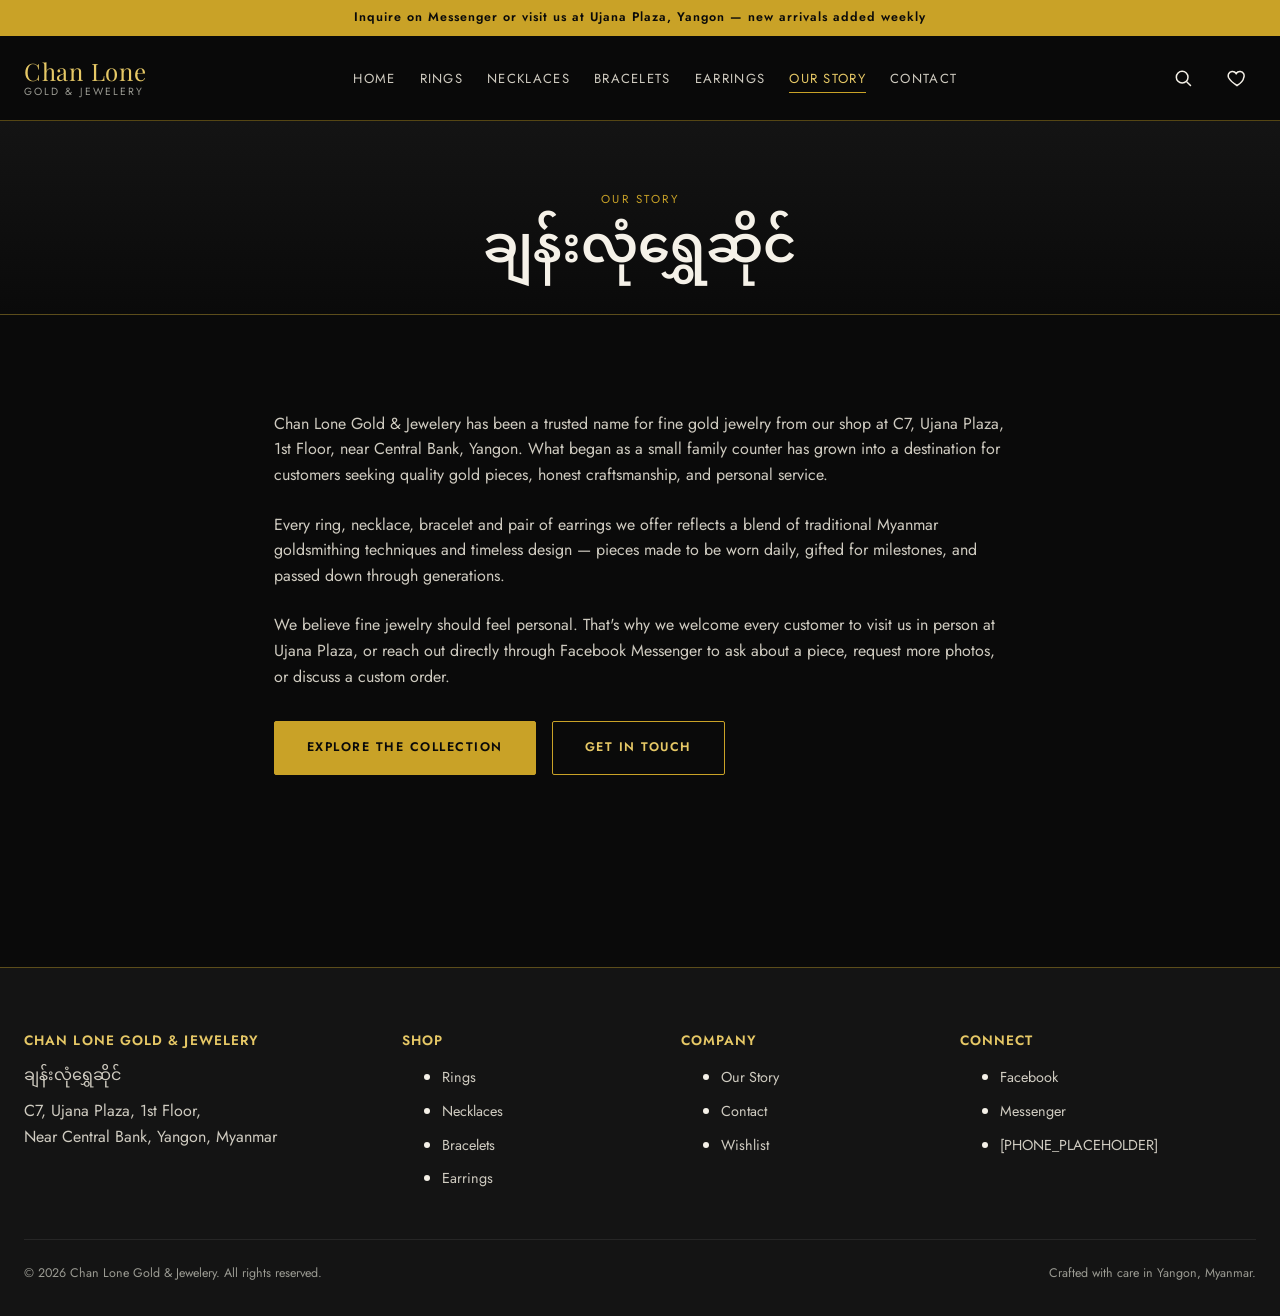
==== about.html @ b2c5f4b7 "Initial website: black & gold jewelry catalog site Static HTML/CSS/JS site for Chan Lone Gold & Jewe" ====
<!DOCTYPE html>
<html lang="en">
<head>
<meta charset="UTF-8" />
<meta name="viewport" content="width=device-width, initial-scale=1.0" />
<title>Our Story — Chan Lone Gold & Jewelery</title>
<meta name="description" content="The story behind Chan Lone Gold & Jewelery, a family jewelry shop in Ujana Plaza, Yangon." />
<link rel="preconnect" href="https://fonts.googleapis.com">
<link rel="preconnect" href="https://fonts.gstatic.com" crossorigin>
<link href="https://fonts.googleapis.com/css2?family=Playfair+Display:wght@500;600;700&family=Jost:wght@400;500;600&family=Noto+Sans+Myanmar:wght@400;500;600&display=swap" rel="stylesheet">
<link rel="stylesheet" href="css/tokens.css">
<link rel="stylesheet" href="css/base.css">
<link rel="stylesheet" href="css/layout.css">
<link rel="stylesheet" href="css/components.css">
</head>
<body data-page="about">

<div class="announce-bar">Inquire on Messenger or visit us at Ujana Plaza, Yangon — new arrivals added weekly</div>

<header class="site-header">
  <div class="container site-header__inner">
    <a href="index.html" class="brand">
      <span class="brand__name">Chan Lone</span>
      <span class="brand__sub">Gold &amp; Jewelery</span>
    </a>
    <nav class="main-nav">
      <ul class="main-nav__list">
        <li><a href="index.html" class="main-nav__link" data-nav="home">Home</a></li>
        <li><a href="shop.html?category=rings" class="main-nav__link" data-nav="rings">Rings</a></li>
        <li><a href="shop.html?category=necklaces" class="main-nav__link" data-nav="necklaces">Necklaces</a></li>
        <li><a href="shop.html?category=bracelets" class="main-nav__link" data-nav="bracelets">Bracelets</a></li>
        <li><a href="shop.html?category=earrings" class="main-nav__link" data-nav="earrings">Earrings</a></li>
        <li><a href="about.html" class="main-nav__link" data-nav="about">Our Story</a></li>
        <li><a href="contact.html" class="main-nav__link" data-nav="contact">Contact</a></li>
      </ul>
    </nav>
    <div class="header-actions">
      <button type="button" class="icon-btn" data-search-toggle aria-label="Search">
        <svg viewBox="0 0 24 24" fill="none" stroke="currentColor" stroke-width="1.8"><circle cx="11" cy="11" r="7"/><path d="M21 21l-4.3-4.3" stroke-linecap="round"/></svg>
      </button>
      <a class="icon-btn" href="wishlist.html" aria-label="Wishlist">
        <svg viewBox="0 0 24 24" fill="none" stroke="currentColor" stroke-width="1.8"><path d="M12 21s-7.5-4.6-10-9.3C.5 8.2 2.4 4.5 6 4.1c2.1-.2 4 .9 5 2.5 1-1.6 2.9-2.7 5-2.5 3.6.4 5.5 4.1 4 7.6C19.5 16.4 12 21 12 21z"/></svg>
        <span class="badge-count" data-wishlist-badge hidden>0</span>
      </a>
      <button type="button" class="nav-toggle" aria-label="Open menu">
        <svg viewBox="0 0 24 24" fill="none" stroke="currentColor" stroke-width="1.8"><path d="M3 6h18M3 12h18M3 18h18" stroke-linecap="round"/></svg>
      </button>
    </div>
  </div>
  <div class="search-flyout" hidden>
    <div class="search-flyout__inner">
      <form role="search" style="display:flex; gap: var(--space-3); flex:1;">
        <input type="search" placeholder="Search rings, necklaces, bracelets..." aria-label="Search products" style="flex:1" />
        <button type="submit" class="btn btn--primary btn--sm">Search</button>
      </form>
    </div>
  </div>
</header>

<div class="mobile-nav" hidden>
  <button type="button" class="icon-btn mobile-nav__close" aria-label="Close menu">
    <svg viewBox="0 0 24 24" fill="none" stroke="currentColor" stroke-width="1.8"><path d="M6 6l12 12M18 6L6 18" stroke-linecap="round"/></svg>
  </button>
  <ul class="mobile-nav__list">
    <li><a href="index.html">Home</a></li>
    <li><a href="shop.html">Shop All</a></li>
    <li><a href="shop.html?category=rings">Rings</a></li>
    <li><a href="shop.html?category=necklaces">Necklaces</a></li>
    <li><a href="shop.html?category=bracelets">Bracelets</a></li>
    <li><a href="shop.html?category=earrings">Earrings</a></li>
    <li><a href="wishlist.html">Wishlist</a></li>
    <li><a href="about.html">Our Story</a></li>
    <li><a href="contact.html">Contact</a></li>
  </ul>
</div>

<main>
  <div class="page-banner">
    <div class="container">
      <span class="eyebrow">Our Story</span>
      <h1 lang="my">ချန်းလုံရွှေဆိုင်</h1>
    </div>
  </div>

  <section class="section">
    <div class="container" style="max-width: 780px;">
      <p style="margin-bottom: var(--space-5);">Chan Lone Gold &amp; Jewelery has been a trusted name for fine gold jewelry from our shop at C7, Ujana Plaza, 1st Floor, near Central Bank, Yangon. What began as a small family counter has grown into a destination for customers seeking quality gold pieces, honest craftsmanship, and personal service.</p>
      <p style="margin-bottom: var(--space-5);">Every ring, necklace, bracelet and pair of earrings we offer reflects a blend of traditional Myanmar goldsmithing techniques and timeless design — pieces made to be worn daily, gifted for milestones, and passed down through generations.</p>
      <p style="margin-bottom: var(--space-5);">We believe fine jewelry should feel personal. That's why we welcome every customer to visit us in person at Ujana Plaza, or reach out directly through Facebook Messenger to ask about a piece, request more photos, or discuss a custom order.</p>
      <div style="margin-top: var(--space-6); display:flex; gap: var(--space-4); flex-wrap: wrap;">
        <a class="btn btn--primary" href="shop.html">Explore the Collection</a>
        <a class="btn btn--outline" href="contact.html">Get in Touch</a>
      </div>
    </div>
  </section>
</main>

<footer class="site-footer">
  <div class="container">
    <div class="footer-grid">
      <div class="footer-col">
        <h4>Chan Lone Gold &amp; Jewelery</h4>
        <p lang="my" style="margin-bottom: var(--space-2);">ချန်းလုံရွှေဆိုင်</p>
        <p>C7, Ujana Plaza, 1st Floor,<br>Near Central Bank, Yangon, Myanmar</p>
      </div>
      <div class="footer-col">
        <h4>Shop</h4>
        <ul>
          <li><a href="shop.html?category=rings">Rings</a></li>
          <li><a href="shop.html?category=necklaces">Necklaces</a></li>
          <li><a href="shop.html?category=bracelets">Bracelets</a></li>
          <li><a href="shop.html?category=earrings">Earrings</a></li>
        </ul>
      </div>
      <div class="footer-col">
        <h4>Company</h4>
        <ul>
          <li><a href="about.html">Our Story</a></li>
          <li><a href="contact.html">Contact</a></li>
          <li><a href="wishlist.html">Wishlist</a></li>
        </ul>
      </div>
      <div class="footer-col">
        <h4>Connect</h4>
        <ul>
          <li><a href="https://www.facebook.com/chanlonjewelry" target="_blank" rel="noopener">Facebook</a></li>
          <li><a href="https://m.me/chanlonjewelry" target="_blank" rel="noopener">Messenger</a></li>
          <li><a href="tel:[PHONE_PLACEHOLDER]">[PHONE_PLACEHOLDER]</a></li>
        </ul>
      </div>
    </div>
    <div class="footer-bottom">
      <span>&copy; <span id="year"></span> Chan Lone Gold &amp; Jewelery. All rights reserved.</span>
      <span>Crafted with care in Yangon, Myanmar.</span>
    </div>
  </div>
</footer>

<script src="js/data/business.js"></script>
<script src="js/data/products.js"></script>
<script src="js/modules/utils.js"></script>
<script src="js/modules/render.js"></script>
<script src="js/modules/wishlist.js"></script>
<script src="js/modules/quickview.js"></script>
<script src="js/partials.js"></script>
</body>
</html>
---- css/tokens.css ----
/* Chan Lone Gold & Jewelery — design tokens (single source of truth) */
:root {
  /* Colors */
  --color-black: #0a0a0a;
  --color-black-soft: #141414;
  --color-black-elevated: #1c1c1a;
  --color-gold: #c9a227;
  --color-gold-light: #e6c866;
  --color-gold-muted: #8a7025;
  --color-gold-dim: rgba(201, 162, 39, 0.35);
  --color-ivory: #f5f1e8;
  --color-white: #ffffff;
  --color-gray: #9a9a92;
  --color-gray-light: #cfcbc0;
  --color-error: #c0392b;

  /* Fonts */
  --font-display: 'Playfair Display', Georgia, 'Times New Roman', serif;
  --font-body: 'Jost', 'Segoe UI', Arial, sans-serif;

  /* Spacing scale */
  --space-1: 4px;
  --space-2: 8px;
  --space-3: 12px;
  --space-4: 16px;
  --space-5: 24px;
  --space-6: 32px;
  --space-7: 48px;
  --space-8: 64px;
  --space-9: 96px;

  /* Radius */
  --radius-sm: 2px;
  --radius-md: 4px;

  /* Layout */
  --container-max: 1280px;
  --header-height: 84px;

  /* Effects */
  --transition-fast: 150ms ease;
  --transition-med: 300ms ease;
  --shadow-card: 0 4px 24px rgba(0, 0, 0, 0.45);
  --shadow-modal: 0 20px 70px rgba(0, 0, 0, 0.7);
  --border-hairline: 1px solid rgba(201, 162, 39, 0.4);
}
---- css/base.css ----
/* Reset + base typography */
*, *::before, *::after { box-sizing: border-box; }
html, body, h1, h2, h3, h4, p, figure, blockquote, dl, dd, ul, ol { margin: 0; }
ul[class], ol[class] { list-style: none; padding: 0; }
img, picture, svg { display: block; max-width: 100%; }
input, button, textarea, select { font: inherit; color: inherit; }
a { color: inherit; text-decoration: none; }
button { cursor: pointer; background: none; border: none; }

html {
  scroll-behavior: smooth;
}

body {
  background: var(--color-black);
  color: var(--color-ivory);
  font-family: var(--font-body);
  font-size: 16px;
  line-height: 1.6;
  -webkit-font-smoothing: antialiased;
  min-height: 100vh;
}

h1, h2, h3, h4 {
  font-family: var(--font-display);
  font-weight: 600;
  line-height: 1.2;
  color: var(--color-ivory);
}

h1 { font-size: clamp(2rem, 4vw, 3.25rem); }
h2 { font-size: clamp(1.5rem, 2.6vw, 2.25rem); }
h3 { font-size: 1.35rem; }
h4 { font-size: 1.05rem; }

p { color: var(--color-gray-light); }

[lang="my"] {
  font-family: 'Noto Sans Myanmar', var(--font-body);
}

.eyebrow {
  display: inline-block;
  font-family: var(--font-body);
  font-size: 0.72rem;
  letter-spacing: 0.22em;
  text-transform: uppercase;
  color: var(--color-gold);
  margin-bottom: var(--space-3);
}

::selection {
  background: var(--color-gold);
  color: var(--color-black);
}

::placeholder {
  color: var(--color-gray);
}

:focus-visible {
  outline: 1px solid var(--color-gold);
  outline-offset: 2px;
}

.visually-hidden {
  position: absolute;
  width: 1px; height: 1px;
  padding: 0; margin: -1px;
  overflow: hidden;
  clip: rect(0,0,0,0);
  white-space: nowrap;
  border: 0;
}
---- css/layout.css ----
/* Structural layout: header, footer, containers, grids, sections */

.container {
  width: 100%;
  max-width: var(--container-max);
  margin: 0 auto;
  padding: 0 var(--space-5);
}

/* ---- Announcement bar ---- */
.announce-bar {
  background: var(--color-gold);
  color: var(--color-black);
  text-align: center;
  font-size: 0.78rem;
  letter-spacing: 0.08em;
  padding: var(--space-2) var(--space-4);
  font-weight: 600;
}

/* ---- Header ---- */
.site-header {
  position: sticky;
  top: 0;
  z-index: 40;
  background: rgba(10, 10, 10, 0.92);
  backdrop-filter: blur(8px);
  border-bottom: var(--border-hairline);
}

.site-header__inner {
  display: flex;
  align-items: center;
  justify-content: space-between;
  gap: var(--space-5);
  min-height: var(--header-height);
}

.brand {
  display: flex;
  flex-direction: column;
  line-height: 1.1;
}

.brand__name {
  font-family: var(--font-display);
  font-size: 1.5rem;
  letter-spacing: 0.03em;
  color: var(--color-gold-light);
}

.brand__sub {
  font-size: 0.65rem;
  letter-spacing: 0.2em;
  text-transform: uppercase;
  color: var(--color-gray);
  margin-top: 2px;
}

.main-nav {
  display: flex;
  align-items: center;
  gap: var(--space-6);
}

.main-nav__list {
  display: flex;
  gap: var(--space-5);
}

.main-nav__link {
  font-size: 0.82rem;
  letter-spacing: 0.1em;
  text-transform: uppercase;
  color: var(--color-gray-light);
  padding-bottom: 4px;
  border-bottom: 1px solid transparent;
  transition: color var(--transition-fast), border-color var(--transition-fast);
}

.main-nav__link:hover,
.main-nav__link.is-active {
  color: var(--color-gold-light);
  border-bottom-color: var(--color-gold);
}

.header-actions {
  display: flex;
  align-items: center;
  gap: var(--space-4);
}

.icon-btn {
  position: relative;
  display: inline-flex;
  align-items: center;
  justify-content: center;
  width: 38px;
  height: 38px;
  color: var(--color-ivory);
  border: 1px solid transparent;
  border-radius: var(--radius-sm);
  transition: color var(--transition-fast), border-color var(--transition-fast);
}

.icon-btn:hover {
  color: var(--color-gold-light);
  border-color: var(--color-gold-dim);
}

.icon-btn svg { width: 20px; height: 20px; }

.badge-count {
  position: absolute;
  top: -4px;
  right: -4px;
  min-width: 16px;
  height: 16px;
  padding: 0 3px;
  border-radius: 999px;
  background: var(--color-gold);
  color: var(--color-black);
  font-size: 0.62rem;
  font-weight: 700;
  display: flex;
  align-items: center;
  justify-content: center;
}

.badge-count[hidden] { display: none; }

.nav-toggle {
  display: none;
  width: 38px;
  height: 38px;
  align-items: center;
  justify-content: center;
  color: var(--color-ivory);
}

/* ---- Search flyout ---- */
.search-flyout {
  position: absolute;
  top: 100%;
  left: 0;
  right: 0;
  background: var(--color-black-soft);
  border-bottom: var(--border-hairline);
  padding: var(--space-5);
}

.search-flyout[hidden] { display: none; }

.search-flyout__inner {
  max-width: var(--container-max);
  margin: 0 auto;
  display: flex;
  gap: var(--space-3);
  padding: 0 var(--space-5);
}

/* ---- Footer ---- */
.site-footer {
  border-top: var(--border-hairline);
  background: var(--color-black-soft);
  margin-top: var(--space-9);
  padding: var(--space-8) 0 var(--space-6);
}

.footer-grid {
  display: grid;
  grid-template-columns: 1.4fr 1fr 1fr 1.2fr;
  gap: var(--space-6);
}

.footer-col h4 {
  color: var(--color-gold-light);
  font-size: 0.85rem;
  letter-spacing: 0.08em;
  text-transform: uppercase;
  margin-bottom: var(--space-4);
  font-family: var(--font-body);
  font-weight: 600;
}

.footer-col ul { display: flex; flex-direction: column; gap: var(--space-2); }
.footer-col a { color: var(--color-gray-light); font-size: 0.9rem; transition: color var(--transition-fast); }
.footer-col a:hover { color: var(--color-gold-light); }

.footer-bottom {
  margin-top: var(--space-7);
  padding-top: var(--space-5);
  border-top: 1px solid rgba(255,255,255,0.08);
  display: flex;
  justify-content: space-between;
  align-items: center;
  font-size: 0.78rem;
  color: var(--color-gray);
  flex-wrap: wrap;
  gap: var(--space-3);
}

/* ---- Sections ---- */
.section { padding: var(--space-9) 0; }
.section--tight { padding: var(--space-7) 0; }
.section-head {
  display: flex;
  align-items: flex-end;
  justify-content: space-between;
  margin-bottom: var(--space-6);
  gap: var(--space-4);
  flex-wrap: wrap;
}

/* ---- Hero ---- */
.hero {
  position: relative;
  min-height: 78vh;
  display: flex;
  align-items: center;
  background:
    radial-gradient(ellipse at 30% 20%, rgba(201,162,39,0.16), transparent 55%),
    linear-gradient(180deg, var(--color-black) 0%, var(--color-black-soft) 100%);
  border-bottom: var(--border-hairline);
  overflow: hidden;
}

.hero::after {
  content: "";
  position: absolute;
  inset: 0;
  background-image:
    linear-gradient(rgba(201,162,39,0.06) 1px, transparent 1px),
    linear-gradient(90deg, rgba(201,162,39,0.06) 1px, transparent 1px);
  background-size: 64px 64px;
  mask-image: radial-gradient(ellipse at center, black, transparent 75%);
  pointer-events: none;
}

.hero__content {
  position: relative;
  z-index: 1;
  max-width: 640px;
}

.hero__actions {
  display: flex;
  gap: var(--space-4);
  margin-top: var(--space-6);
  flex-wrap: wrap;
}

/* ---- Category tiles (home) ---- */
.category-grid {
  display: grid;
  grid-template-columns: repeat(4, 1fr);
  gap: var(--space-5);
}

.category-tile {
  position: relative;
  aspect-ratio: 3 / 4;
  border: var(--border-hairline);
  border-radius: var(--radius-md);
  overflow: hidden;
  display: flex;
  align-items: flex-end;
  background: linear-gradient(160deg, var(--color-black-elevated), var(--color-black));
  transition: border-color var(--transition-fast), transform var(--transition-fast);
}

.category-tile:hover { border-color: var(--color-gold); transform: translateY(-4px); }

.category-tile__icon {
  position: absolute;
  inset: 0;
  display: flex;
  align-items: center;
  justify-content: center;
  opacity: 0.5;
}

.category-tile__icon svg { width: 40%; height: 40%; color: var(--color-gold); }

.category-tile__label {
  position: relative;
  z-index: 1;
  width: 100%;
  padding: var(--space-4);
  background: linear-gradient(0deg, rgba(0,0,0,0.85), transparent);
  font-family: var(--font-display);
  font-size: 1.1rem;
  letter-spacing: 0.02em;
}

/* ---- Product grid ---- */
.product-grid {
  display: grid;
  grid-template-columns: repeat(4, 1fr);
  gap: var(--space-5);
}

/* ---- Shop layout ---- */
.shop-layout {
  display: grid;
  grid-template-columns: 260px 1fr;
  gap: var(--space-7);
  align-items: start;
}

/* ---- Page banner ---- */
.page-banner {
  padding: var(--space-8) 0 var(--space-6);
  border-bottom: var(--border-hairline);
  background: linear-gradient(180deg, var(--color-black-soft), var(--color-black));
  text-align: center;
}

/* ---- Responsive ---- */
@media (max-width: 1024px) {
  .footer-grid { grid-template-columns: 1fr 1fr; }
  .category-grid { grid-template-columns: repeat(2, 1fr); }
  .product-grid { grid-template-columns: repeat(3, 1fr); }
  .shop-layout { grid-template-columns: 1fr; }
}

@media (max-width: 780px) {
  .main-nav__list { display: none; }
  .nav-toggle { display: inline-flex; }
  .product-grid { grid-template-columns: repeat(2, 1fr); }
  .footer-grid { grid-template-columns: 1fr 1fr; }
  .container { padding: 0 var(--space-4); }
  .search-flyout__inner { padding: 0 var(--space-4); }
}

@media (max-width: 480px) {
  .category-grid { grid-template-columns: 1fr 1fr; }
  .product-grid { grid-template-columns: 1fr 1fr; }
  .footer-grid { grid-template-columns: 1fr; }
  .footer-bottom { flex-direction: column; align-items: flex-start; }
}
---- css/components.css ----
/* Reusable UI components */

/* ---- Buttons ---- */
.btn {
  display: inline-flex;
  align-items: center;
  justify-content: center;
  gap: var(--space-2);
  padding: var(--space-4) var(--space-6);
  font-size: 0.78rem;
  letter-spacing: 0.12em;
  text-transform: uppercase;
  font-weight: 600;
  border-radius: var(--radius-sm);
  border: 1px solid var(--color-gold);
  transition: background var(--transition-fast), color var(--transition-fast), transform var(--transition-fast);
  white-space: nowrap;
}

.btn:hover { transform: translateY(-1px); }

.btn--primary { background: var(--color-gold); color: var(--color-black); }
.btn--primary:hover { background: var(--color-gold-light); }

.btn--outline { background: transparent; color: var(--color-gold-light); }
.btn--outline:hover { background: var(--color-gold); color: var(--color-black); }

.btn--ghost { border-color: transparent; color: var(--color-ivory); padding: var(--space-3) var(--space-4); }
.btn--ghost:hover { color: var(--color-gold-light); }

.btn--block { width: 100%; }
.btn--sm { padding: var(--space-3) var(--space-4); font-size: 0.7rem; }

.btn[disabled] { opacity: 0.4; pointer-events: none; }

/* ---- Product card ---- */
.product-card {
  position: relative;
  display: flex;
  flex-direction: column;
  background: var(--color-black-soft);
  border: 1px solid rgba(201,162,39,0.18);
  border-radius: var(--radius-md);
  overflow: hidden;
  transition: border-color var(--transition-fast), box-shadow var(--transition-fast), transform var(--transition-fast);
}

.product-card:hover {
  border-color: var(--color-gold);
  box-shadow: var(--shadow-card);
  transform: translateY(-3px);
}

.product-card__media-wrap {
  position: relative;
  aspect-ratio: 1 / 1;
  overflow: hidden;
  cursor: pointer;
}

.product-card__media-wrap img {
  width: 100%; height: 100%; object-fit: cover;
}

.product-card__badges {
  position: absolute;
  top: var(--space-3);
  left: var(--space-3);
  display: flex;
  gap: var(--space-2);
  z-index: 2;
}

.badge {
  font-size: 0.62rem;
  letter-spacing: 0.08em;
  text-transform: uppercase;
  padding: 3px 8px;
  border-radius: 999px;
  font-weight: 700;
}

.badge--new { background: var(--color-gold); color: var(--color-black); }
.badge--material { background: rgba(10,10,10,0.75); color: var(--color-gold-light); border: 1px solid var(--color-gold-dim); }

.wishlist-btn {
  position: absolute;
  top: var(--space-3);
  right: var(--space-3);
  z-index: 2;
  width: 34px;
  height: 34px;
  display: flex;
  align-items: center;
  justify-content: center;
  background: rgba(10,10,10,0.6);
  border: 1px solid rgba(201,162,39,0.4);
  border-radius: 50%;
  color: var(--color-ivory);
  transition: color var(--transition-fast), border-color var(--transition-fast), transform var(--transition-fast);
}

.wishlist-btn svg { width: 17px; height: 17px; }
.wishlist-btn:hover { border-color: var(--color-gold); transform: scale(1.08); }
.wishlist-btn.is-active { color: var(--color-gold); }
.wishlist-btn.is-active svg { fill: var(--color-gold); }

.quickview-trigger {
  position: absolute;
  left: 0; right: 0; bottom: 0;
  padding: var(--space-3);
  text-align: center;
  font-size: 0.68rem;
  letter-spacing: 0.14em;
  text-transform: uppercase;
  background: rgba(10,10,10,0.82);
  color: var(--color-gold-light);
  border-top: 1px solid var(--color-gold-dim);
  transform: translateY(100%);
  transition: transform var(--transition-fast);
}

.product-card__media-wrap:hover .quickview-trigger { transform: translateY(0); }

.product-card__body {
  padding: var(--space-4);
  display: flex;
  flex-direction: column;
  gap: var(--space-1);
  flex: 1;
}

.product-card__category {
  font-size: 0.65rem;
  letter-spacing: 0.12em;
  text-transform: uppercase;
  color: var(--color-gray);
}

.product-card__name {
  font-family: var(--font-display);
  font-size: 1rem;
  color: var(--color-ivory);
}

.product-card__price {
  margin-top: var(--space-2);
  color: var(--color-gold-light);
  font-weight: 600;
  font-size: 0.95rem;
}

/* ---- Placeholder media (used until real photos are added) ---- */
.placeholder-media {
  position: relative;
  width: 100%; height: 100%;
  display: flex;
  flex-direction: column;
  align-items: center;
  justify-content: center;
  gap: var(--space-2);
  background: radial-gradient(circle at 30% 20%, rgba(201,162,39,0.18), transparent 60%), linear-gradient(155deg, #1c1c1a, #0a0a0a);
}

.placeholder-media svg { width: 34%; height: 34%; color: var(--color-gold-muted); opacity: 0.85; }
.placeholder-media__caption {
  font-size: 0.62rem;
  letter-spacing: 0.1em;
  text-transform: uppercase;
  color: var(--color-gold-muted);
}

.placeholder-media--lg svg { width: 26%; height: 26%; }

/* ---- Filter sidebar ---- */
.filter-block { padding-bottom: var(--space-6); margin-bottom: var(--space-6); border-bottom: 1px solid rgba(255,255,255,0.08); }
.filter-block:last-child { border-bottom: none; }
.filter-block h4 { font-size: 0.78rem; letter-spacing: 0.1em; text-transform: uppercase; color: var(--color-gold-light); margin-bottom: var(--space-4); }

.filter-option {
  display: flex;
  align-items: center;
  gap: var(--space-3);
  padding: var(--space-2) 0;
  font-size: 0.9rem;
  color: var(--color-gray-light);
  cursor: pointer;
}

.filter-option input[type="checkbox"] {
  width: 16px; height: 16px;
  accent-color: var(--color-gold);
}

.price-range {
  display: flex;
  align-items: center;
  gap: var(--space-3);
}

.price-range input[type="number"] {
  width: 100%;
  background: var(--color-black-elevated);
  border: 1px solid rgba(201,162,39,0.3);
  border-radius: var(--radius-sm);
  padding: var(--space-2) var(--space-3);
  color: var(--color-ivory);
}

select, input[type="text"], input[type="search"], input[type="tel"], input[type="email"], textarea {
  background: var(--color-black-elevated);
  border: 1px solid rgba(201,162,39,0.3);
  border-radius: var(--radius-sm);
  padding: var(--space-3) var(--space-4);
  color: var(--color-ivory);
  width: 100%;
}

select:focus, input:focus, textarea:focus { border-color: var(--color-gold); }

.sort-bar {
  display: flex;
  align-items: center;
  justify-content: space-between;
  gap: var(--space-4);
  margin-bottom: var(--space-5);
  flex-wrap: wrap;
}

.result-count { color: var(--color-gray); font-size: 0.85rem; }

.sort-select-wrap { display: flex; align-items: center; gap: var(--space-2); }
.sort-select-wrap select { width: auto; min-width: 180px; }

.empty-state {
  text-align: center;
  padding: var(--space-9) var(--space-5);
  color: var(--color-gray);
}
.empty-state h3 { color: var(--color-gold-light); margin-bottom: var(--space-3); }

/* ---- Modal (quick view) ---- */
.modal-overlay {
  position: fixed; inset: 0;
  background: rgba(0,0,0,0.75);
  display: flex;
  align-items: center;
  justify-content: center;
  padding: var(--space-5);
  z-index: 100;
}

.modal-overlay[hidden] { display: none; }

.modal {
  background: var(--color-black-soft);
  border: var(--border-hairline);
  border-radius: var(--radius-md);
  max-width: 920px;
  width: 100%;
  max-height: 88vh;
  overflow-y: auto;
  box-shadow: var(--shadow-modal);
  position: relative;
}

.modal__close {
  position: absolute;
  top: var(--space-4);
  right: var(--space-4);
  z-index: 5;
  width: 36px; height: 36px;
  display: flex; align-items: center; justify-content: center;
  color: var(--color-ivory);
  border: 1px solid rgba(201,162,39,0.4);
  border-radius: 50%;
  background: rgba(10,10,10,0.6);
}
.modal__close:hover { color: var(--color-gold-light); border-color: var(--color-gold); }

.product-detail {
  display: grid;
  grid-template-columns: 1fr 1fr;
}

.product-detail__gallery { aspect-ratio: 1/1; }
.product-detail__thumbs { display: flex; gap: var(--space-2); padding: var(--space-3); }
.product-detail__thumbs .placeholder-media { aspect-ratio: 1/1; }

.product-detail__info { padding: var(--space-6); display: flex; flex-direction: column; }
.product-detail__price { font-size: 1.4rem; color: var(--color-gold-light); font-weight: 600; margin: var(--space-3) 0 var(--space-5); }
.product-detail__desc { margin-bottom: var(--space-5); }
.product-detail__meta { display: flex; gap: var(--space-3); margin-bottom: var(--space-5); flex-wrap: wrap; }
.product-detail__actions { display: flex; gap: var(--space-3); margin-top: auto; flex-wrap: wrap; }

@media (max-width: 720px) {
  .product-detail { grid-template-columns: 1fr; }
}

/* ---- Breadcrumb ---- */
.breadcrumb { font-size: 0.8rem; color: var(--color-gray); margin-bottom: var(--space-5); }
.breadcrumb a:hover { color: var(--color-gold-light); }

/* ---- Contact / info cards ---- */
.info-card {
  border: var(--border-hairline);
  border-radius: var(--radius-md);
  padding: var(--space-6);
  background: var(--color-black-soft);
}

.contact-grid { display: grid; grid-template-columns: 1fr 1fr; gap: var(--space-7); }
@media (max-width: 780px) { .contact-grid { grid-template-columns: 1fr; } }

.map-embed { border: var(--border-hairline); border-radius: var(--radius-md); overflow: hidden; aspect-ratio: 16/10; }
.map-embed iframe { width: 100%; height: 100%; border: 0; filter: grayscale(0.4) invert(0.92) contrast(0.9); }

/* ---- Mobile nav drawer ---- */
.mobile-nav {
  position: fixed; inset: 0;
  background: var(--color-black);
  z-index: 90;
  padding: var(--space-6);
  display: flex;
  flex-direction: column;
  gap: var(--space-5);
}
.mobile-nav[hidden] { display: none; }
.mobile-nav__list { display: flex; flex-direction: column; gap: var(--space-4); }
.mobile-nav__list a { font-family: var(--font-display); font-size: 1.4rem; }
.mobile-nav__close { align-self: flex-end; width: 38px; height: 38px; }
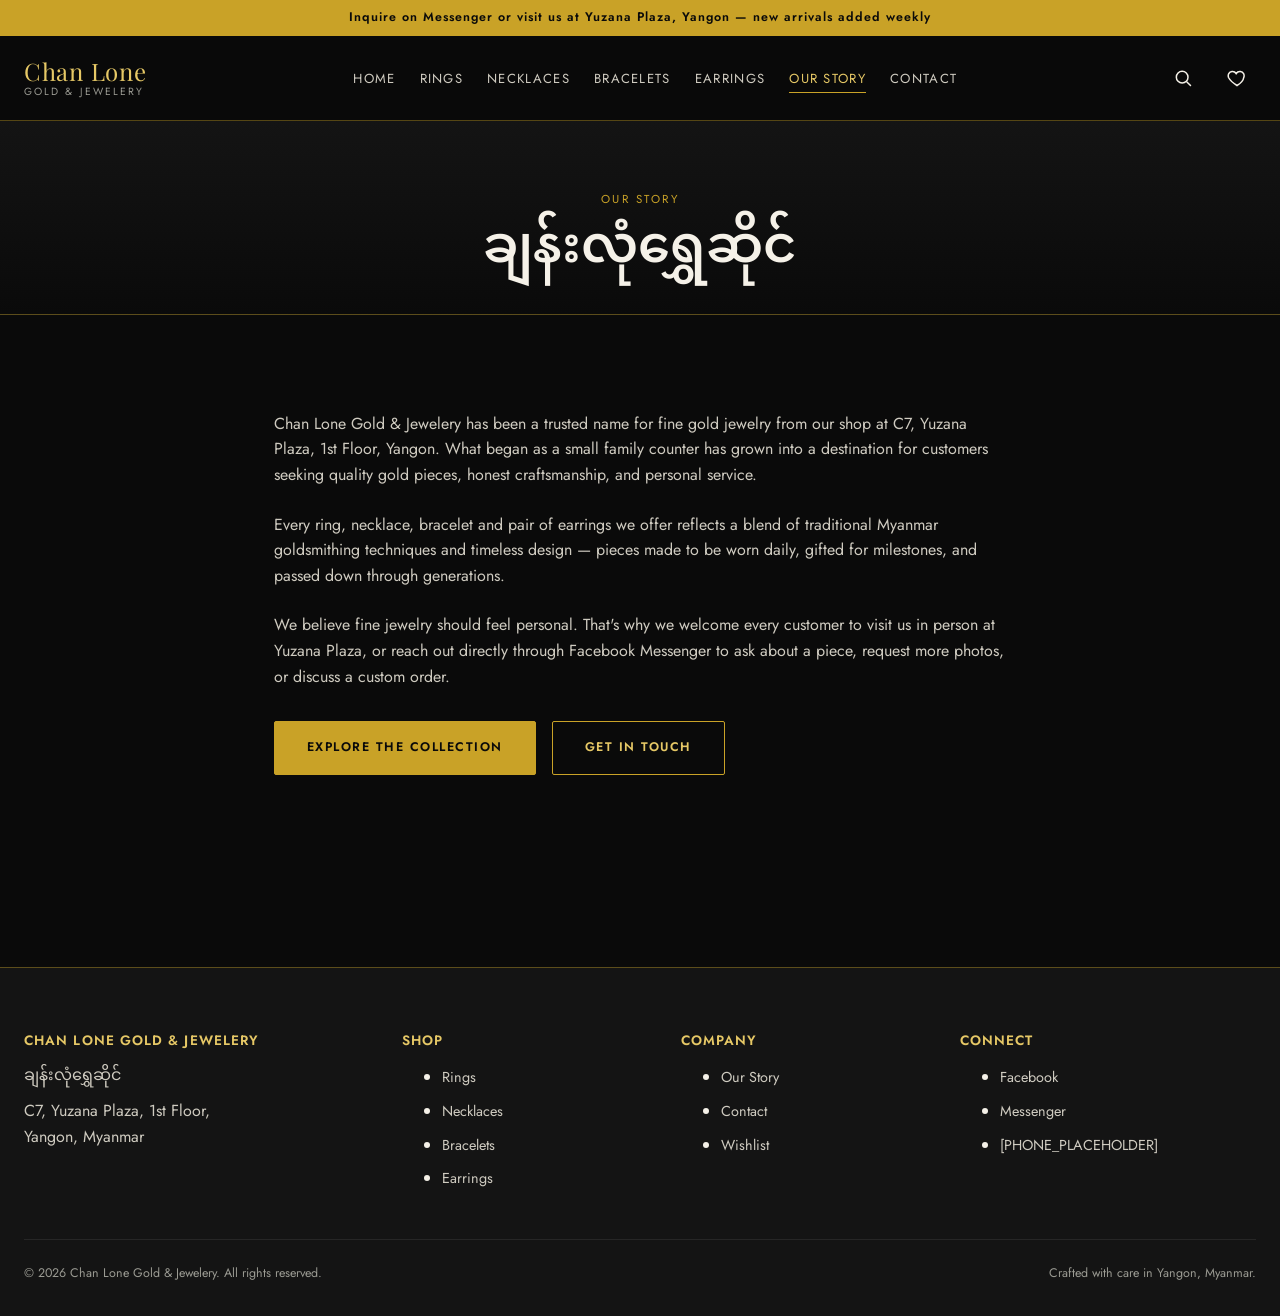
==== commit f16cb96b: "Add Firebase-backed admin panel, remove prices, add Burmese names - Product data now lives in Fireba" ====
--- a/about.html
+++ b/about.html
@@ -4,7 +4,7 @@
 <meta charset="UTF-8" />
 <meta name="viewport" content="width=device-width, initial-scale=1.0" />
 <title>Our Story — Chan Lone Gold & Jewelery</title>
-<meta name="description" content="The story behind Chan Lone Gold & Jewelery, a family jewelry shop in Ujana Plaza, Yangon." />
+<meta name="description" content="The story behind Chan Lone Gold & Jewelery, a family jewelry shop in Yuzana Plaza, Yangon." />
 <link rel="preconnect" href="https://fonts.googleapis.com">
 <link rel="preconnect" href="https://fonts.gstatic.com" crossorigin>
 <link href="https://fonts.googleapis.com/css2?family=Playfair+Display:wght@500;600;700&family=Jost:wght@400;500;600&family=Noto+Sans+Myanmar:wght@400;500;600&display=swap" rel="stylesheet">
@@ -15,7 +15,7 @@
 </head>
 <body data-page="about">
 
-<div class="announce-bar">Inquire on Messenger or visit us at Ujana Plaza, Yangon — new arrivals added weekly</div>
+<div class="announce-bar">Inquire on Messenger or visit us at Yuzana Plaza, Yangon — new arrivals added weekly</div>
 
 <header class="site-header">
   <div class="container site-header__inner">
@@ -84,9 +84,9 @@
 
   <section class="section">
     <div class="container" style="max-width: 780px;">
-      <p style="margin-bottom: var(--space-5);">Chan Lone Gold &amp; Jewelery has been a trusted name for fine gold jewelry from our shop at C7, Ujana Plaza, 1st Floor, near Central Bank, Yangon. What began as a small family counter has grown into a destination for customers seeking quality gold pieces, honest craftsmanship, and personal service.</p>
+      <p style="margin-bottom: var(--space-5);">Chan Lone Gold &amp; Jewelery has been a trusted name for fine gold jewelry from our shop at C7, Yuzana Plaza, 1st Floor, Yangon. What began as a small family counter has grown into a destination for customers seeking quality gold pieces, honest craftsmanship, and personal service.</p>
       <p style="margin-bottom: var(--space-5);">Every ring, necklace, bracelet and pair of earrings we offer reflects a blend of traditional Myanmar goldsmithing techniques and timeless design — pieces made to be worn daily, gifted for milestones, and passed down through generations.</p>
-      <p style="margin-bottom: var(--space-5);">We believe fine jewelry should feel personal. That's why we welcome every customer to visit us in person at Ujana Plaza, or reach out directly through Facebook Messenger to ask about a piece, request more photos, or discuss a custom order.</p>
+      <p style="margin-bottom: var(--space-5);">We believe fine jewelry should feel personal. That's why we welcome every customer to visit us in person at Yuzana Plaza, or reach out directly through Facebook Messenger to ask about a piece, request more photos, or discuss a custom order.</p>
       <div style="margin-top: var(--space-6); display:flex; gap: var(--space-4); flex-wrap: wrap;">
         <a class="btn btn--primary" href="shop.html">Explore the Collection</a>
         <a class="btn btn--outline" href="contact.html">Get in Touch</a>
@@ -101,7 +101,7 @@
       <div class="footer-col">
         <h4>Chan Lone Gold &amp; Jewelery</h4>
         <p lang="my" style="margin-bottom: var(--space-2);">ချန်းလုံရွှေဆိုင်</p>
-        <p>C7, Ujana Plaza, 1st Floor,<br>Near Central Bank, Yangon, Myanmar</p>
+        <p>C7, Yuzana Plaza, 1st Floor,<br>Yangon, Myanmar</p>
       </div>
       <div class="footer-col">
         <h4>Shop</h4>
@@ -137,7 +137,7 @@
 </footer>
 
 <script src="js/data/business.js"></script>
-<script src="js/data/products.js"></script>
+<script src="js/data/taxonomy.js"></script>
 <script src="js/modules/utils.js"></script>
 <script src="js/modules/render.js"></script>
 <script src="js/modules/wishlist.js"></script>
--- a/css/components.css
+++ b/css/components.css
@@ -143,11 +143,10 @@
   color: var(--color-ivory);
 }
 
-.product-card__price {
-  margin-top: var(--space-2);
-  color: var(--color-gold-light);
-  font-weight: 600;
-  font-size: 0.95rem;
+.product-card__name-burmese {
+  margin-top: var(--space-1);
+  color: var(--color-gray-light);
+  font-size: 0.85rem;
 }
 
 /* ---- Placeholder media (used until real photos are added) ---- */
@@ -192,20 +191,6 @@
   accent-color: var(--color-gold);
 }
 
-.price-range {
-  display: flex;
-  align-items: center;
-  gap: var(--space-3);
-}
-
-.price-range input[type="number"] {
-  width: 100%;
-  background: var(--color-black-elevated);
-  border: 1px solid rgba(201,162,39,0.3);
-  border-radius: var(--radius-sm);
-  padding: var(--space-2) var(--space-3);
-  color: var(--color-ivory);
-}
 
 select, input[type="text"], input[type="search"], input[type="tel"], input[type="email"], textarea {
   background: var(--color-black-elevated);
@@ -288,8 +273,8 @@
 .product-detail__thumbs .placeholder-media { aspect-ratio: 1/1; }
 
 .product-detail__info { padding: var(--space-6); display: flex; flex-direction: column; }
-.product-detail__price { font-size: 1.4rem; color: var(--color-gold-light); font-weight: 600; margin: var(--space-3) 0 var(--space-5); }
-.product-detail__desc { margin-bottom: var(--space-5); }
+.product-detail__name-burmese { color: var(--color-gray-light); font-size: 1rem; margin: var(--space-2) 0 var(--space-4); }
+.product-detail__desc { margin-bottom: var(--space-5); margin-top: var(--space-5); }
 .product-detail__meta { display: flex; gap: var(--space-3); margin-bottom: var(--space-5); flex-wrap: wrap; }
 .product-detail__actions { display: flex; gap: var(--space-3); margin-top: auto; flex-wrap: wrap; }
 
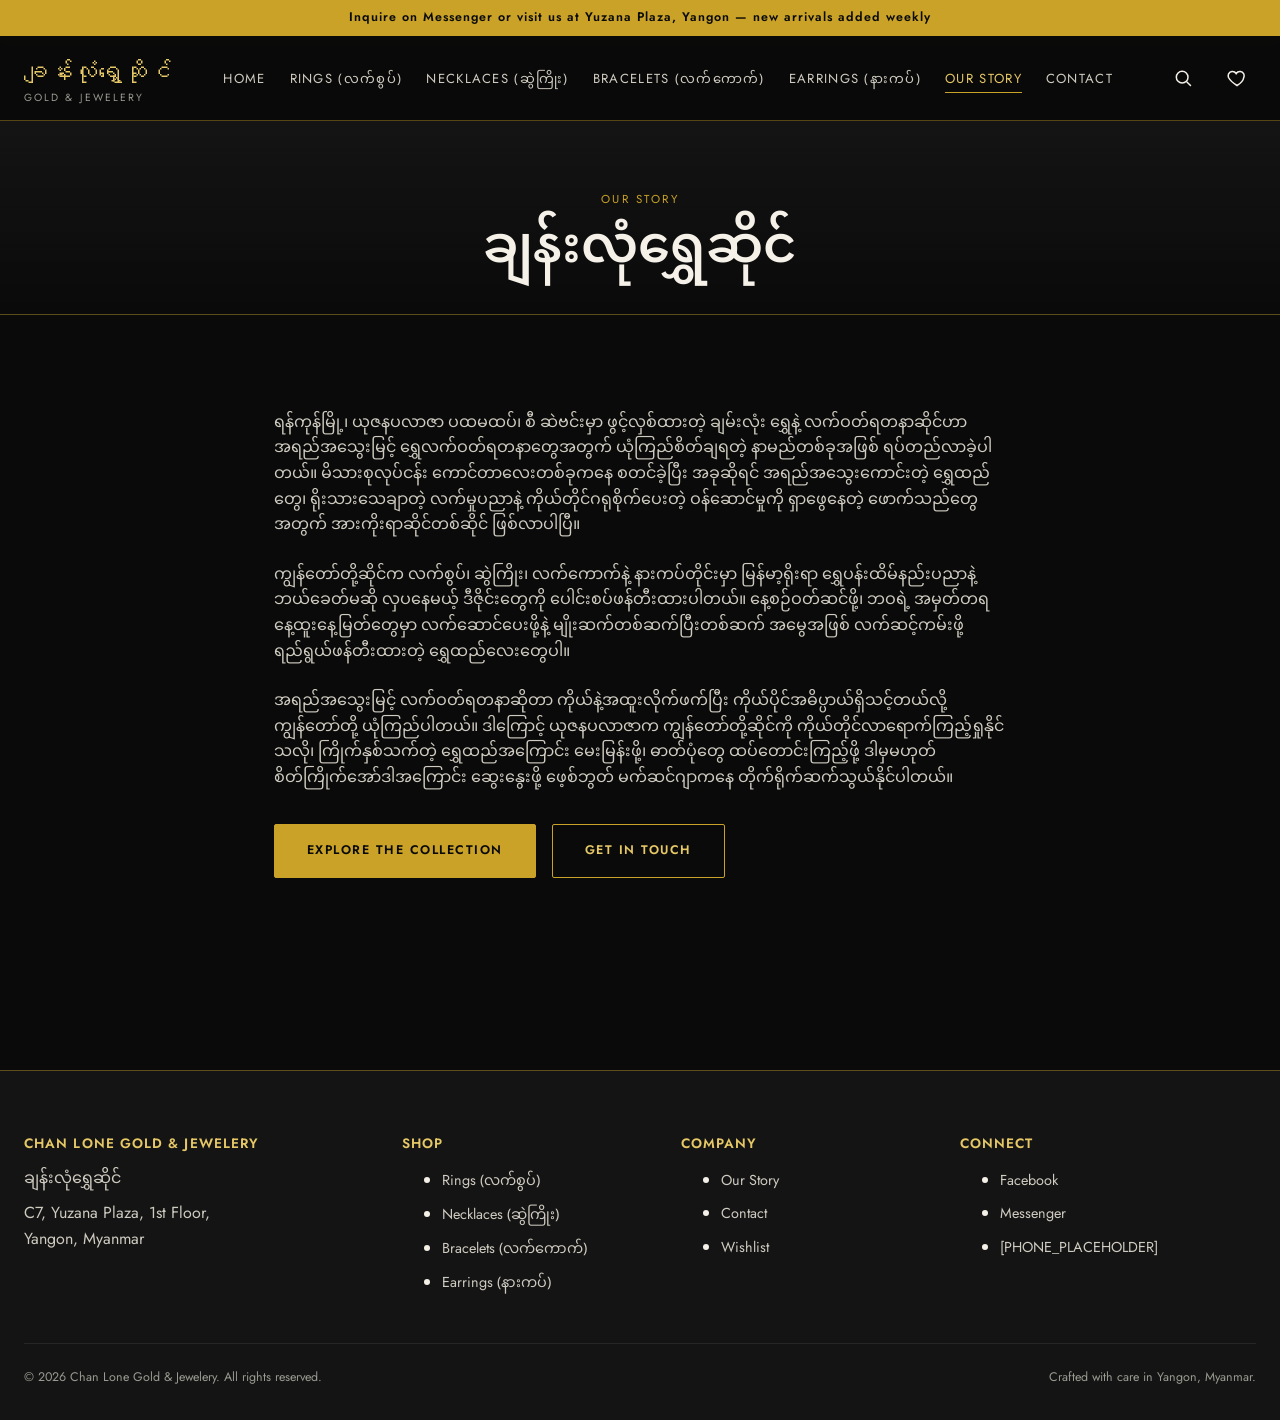
==== commit 821c8e42: "Add Burmese logo, bilingual categories, real story, hours, and map - Header logo now shows the Burme" ====
--- a/about.html
+++ b/about.html
@@ -20,16 +20,16 @@
 <header class="site-header">
   <div class="container site-header__inner">
     <a href="index.html" class="brand">
-      <span class="brand__name">Chan Lone</span>
+      <span class="brand__name" lang="my">ချန်းလုံရွှေဆိုင်</span>
       <span class="brand__sub">Gold &amp; Jewelery</span>
     </a>
     <nav class="main-nav">
       <ul class="main-nav__list">
         <li><a href="index.html" class="main-nav__link" data-nav="home">Home</a></li>
-        <li><a href="shop.html?category=rings" class="main-nav__link" data-nav="rings">Rings</a></li>
-        <li><a href="shop.html?category=necklaces" class="main-nav__link" data-nav="necklaces">Necklaces</a></li>
-        <li><a href="shop.html?category=bracelets" class="main-nav__link" data-nav="bracelets">Bracelets</a></li>
-        <li><a href="shop.html?category=earrings" class="main-nav__link" data-nav="earrings">Earrings</a></li>
+        <li><a href="shop.html?category=rings" class="main-nav__link" data-nav="rings">Rings <span lang="my">(လက်စွပ်)</span></a></li>
+        <li><a href="shop.html?category=necklaces" class="main-nav__link" data-nav="necklaces">Necklaces <span lang="my">(ဆွဲကြိုး)</span></a></li>
+        <li><a href="shop.html?category=bracelets" class="main-nav__link" data-nav="bracelets">Bracelets <span lang="my">(လက်ကောက်)</span></a></li>
+        <li><a href="shop.html?category=earrings" class="main-nav__link" data-nav="earrings">Earrings <span lang="my">(နားကပ်)</span></a></li>
         <li><a href="about.html" class="main-nav__link" data-nav="about">Our Story</a></li>
         <li><a href="contact.html" class="main-nav__link" data-nav="contact">Contact</a></li>
       </ul>
@@ -64,10 +64,10 @@
   <ul class="mobile-nav__list">
     <li><a href="index.html">Home</a></li>
     <li><a href="shop.html">Shop All</a></li>
-    <li><a href="shop.html?category=rings">Rings</a></li>
-    <li><a href="shop.html?category=necklaces">Necklaces</a></li>
-    <li><a href="shop.html?category=bracelets">Bracelets</a></li>
-    <li><a href="shop.html?category=earrings">Earrings</a></li>
+    <li><a href="shop.html?category=rings">Rings <span lang="my">(လက်စွပ်)</span></a></li>
+    <li><a href="shop.html?category=necklaces">Necklaces <span lang="my">(ဆွဲကြိုး)</span></a></li>
+    <li><a href="shop.html?category=bracelets">Bracelets <span lang="my">(လက်ကောက်)</span></a></li>
+    <li><a href="shop.html?category=earrings">Earrings <span lang="my">(နားကပ်)</span></a></li>
     <li><a href="wishlist.html">Wishlist</a></li>
     <li><a href="about.html">Our Story</a></li>
     <li><a href="contact.html">Contact</a></li>
@@ -84,9 +84,9 @@
 
   <section class="section">
     <div class="container" style="max-width: 780px;">
-      <p style="margin-bottom: var(--space-5);">Chan Lone Gold &amp; Jewelery has been a trusted name for fine gold jewelry from our shop at C7, Yuzana Plaza, 1st Floor, Yangon. What began as a small family counter has grown into a destination for customers seeking quality gold pieces, honest craftsmanship, and personal service.</p>
-      <p style="margin-bottom: var(--space-5);">Every ring, necklace, bracelet and pair of earrings we offer reflects a blend of traditional Myanmar goldsmithing techniques and timeless design — pieces made to be worn daily, gifted for milestones, and passed down through generations.</p>
-      <p style="margin-bottom: var(--space-5);">We believe fine jewelry should feel personal. That's why we welcome every customer to visit us in person at Yuzana Plaza, or reach out directly through Facebook Messenger to ask about a piece, request more photos, or discuss a custom order.</p>
+      <p lang="my" style="margin-bottom: var(--space-5);">ရန်ကုန်မြို့၊ ယုဇနပလာဇာ ပထမထပ်၊ စီ ဆဲဗင်းမှာ ဖွင့်လှစ်ထားတဲ့ ချမ်းလုံး ရွှေနဲ့ လက်ဝတ်ရတနာဆိုင်ဟာ အရည်အသွေးမြင့် ရွှေလက်ဝတ်ရတနာတွေအတွက် ယုံကြည်စိတ်ချရတဲ့ နာမည်တစ်ခုအဖြစ် ရပ်တည်လာခဲ့ပါတယ်။ မိသားစုလုပ်ငန်း ကောင်တာလေးတစ်ခုကနေ စတင်ခဲ့ပြီး အခုဆိုရင် အရည်အသွေးကောင်းတဲ့ ရွှေထည်တွေ၊ ရိုးသားသေချာတဲ့ လက်မှုပညာနဲ့ ကိုယ်တိုင်ဂရုစိုက်ပေးတဲ့ ဝန်ဆောင်မှုကို ရှာဖွေနေတဲ့ ဖောက်သည်တွေအတွက် အားကိုးရာဆိုင်တစ်ဆိုင် ဖြစ်လာပါပြီ။</p>
+      <p lang="my" style="margin-bottom: var(--space-5);">ကျွန်တော်တို့ဆိုင်က လက်စွပ်၊ ဆွဲကြိုး၊ လက်ကောက်နဲ့ နားကပ်တိုင်းမှာ မြန်မာ့ရိုးရာ ရွှေပန်းထိမ်နည်းပညာနဲ့ ဘယ်ခေတ်မဆို လှပနေမယ့် ဒီဇိုင်းတွေကို ပေါင်းစပ်ဖန်တီးထားပါတယ်။ နေ့စဉ်ဝတ်ဆင်ဖို့၊ ဘဝရဲ့ အမှတ်တရနေ့ထူးနေ့မြတ်တွေမှာ လက်ဆောင်ပေးဖို့နဲ့ မျိုးဆက်တစ်ဆက်ပြီးတစ်ဆက် အမွေအဖြစ် လက်ဆင့်ကမ်းဖို့ ရည်ရွယ်ဖန်တီးထားတဲ့ ရွှေထည်လေးတွေပါ။</p>
+      <p lang="my" style="margin-bottom: var(--space-5);">အရည်အသွေးမြင့် လက်ဝတ်ရတနာဆိုတာ ကိုယ်နဲ့အထူးလိုက်ဖက်ပြီး ကိုယ်ပိုင်အဓိပ္ပာယ်ရှိသင့်တယ်လို့ ကျွန်တော်တို့ ယုံကြည်ပါတယ်။ ဒါကြောင့် ယုဇနပလာဇာက ကျွန်တော်တို့ဆိုင်ကို ကိုယ်တိုင်လာရောက်ကြည့်ရှုနိုင်သလို၊ ကြိုက်နှစ်သက်တဲ့ ရွှေထည်အကြောင်း မေးမြန်းဖို့၊ ဓာတ်ပုံတွေ ထပ်တောင်းကြည့်ဖို့ ဒါမှမဟုတ် စိတ်ကြိုက်အော်ဒါအကြောင်း ဆွေးနွေးဖို့ ဖေ့စ်ဘွတ် မက်ဆင်ဂျာကနေ တိုက်ရိုက်ဆက်သွယ်နိုင်ပါတယ်။</p>
       <div style="margin-top: var(--space-6); display:flex; gap: var(--space-4); flex-wrap: wrap;">
         <a class="btn btn--primary" href="shop.html">Explore the Collection</a>
         <a class="btn btn--outline" href="contact.html">Get in Touch</a>
@@ -106,10 +106,10 @@
       <div class="footer-col">
         <h4>Shop</h4>
         <ul>
-          <li><a href="shop.html?category=rings">Rings</a></li>
-          <li><a href="shop.html?category=necklaces">Necklaces</a></li>
-          <li><a href="shop.html?category=bracelets">Bracelets</a></li>
-          <li><a href="shop.html?category=earrings">Earrings</a></li>
+          <li><a href="shop.html?category=rings">Rings <span lang="my">(လက်စွပ်)</span></a></li>
+          <li><a href="shop.html?category=necklaces">Necklaces <span lang="my">(ဆွဲကြိုး)</span></a></li>
+          <li><a href="shop.html?category=bracelets">Bracelets <span lang="my">(လက်ကောက်)</span></a></li>
+          <li><a href="shop.html?category=earrings">Earrings <span lang="my">(နားကပ်)</span></a></li>
         </ul>
       </div>
       <div class="footer-col">
--- a/css/layout.css
+++ b/css/layout.css
@@ -47,6 +47,12 @@
   font-size: 1.5rem;
   letter-spacing: 0.03em;
   color: var(--color-gold-light);
+}
+
+.brand__name[lang="my"] {
+  display: block;
+  line-height: 1.5;
+  margin-bottom: 2px;
 }
 
 .brand__sub {
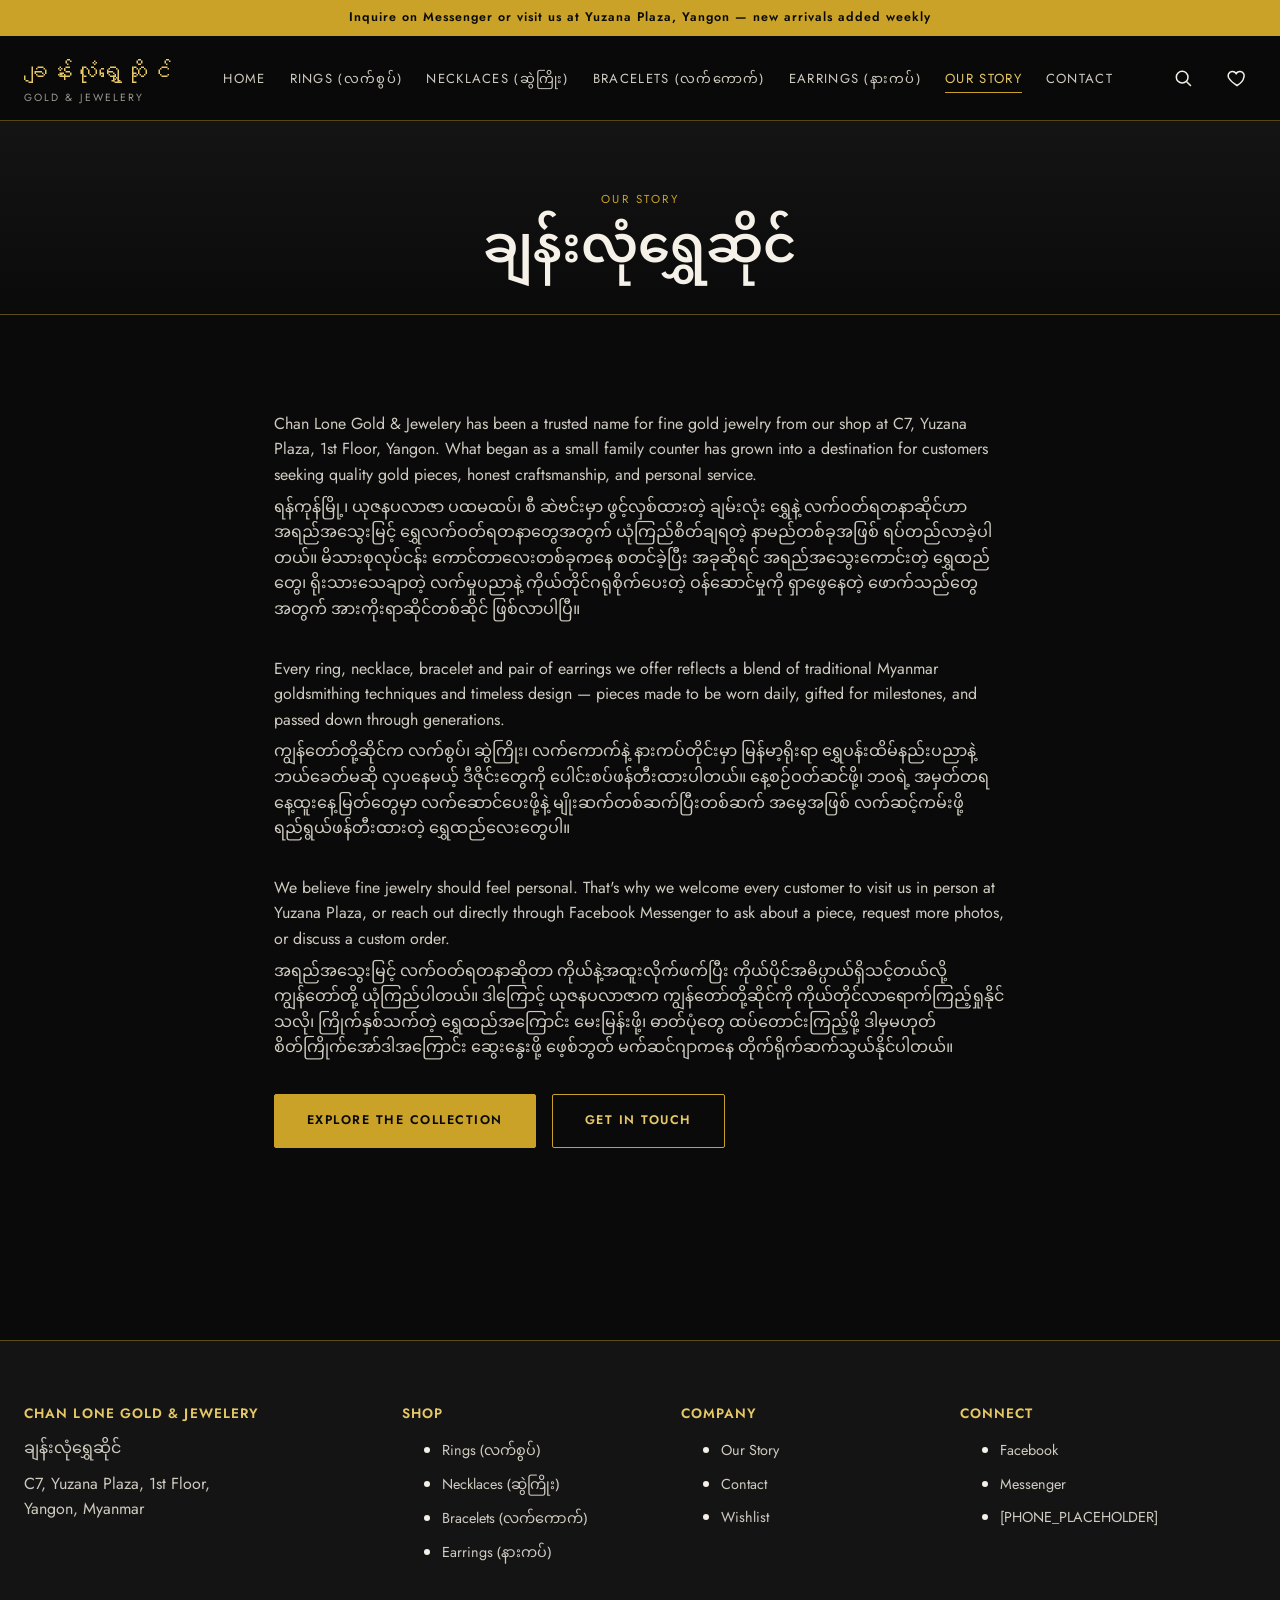
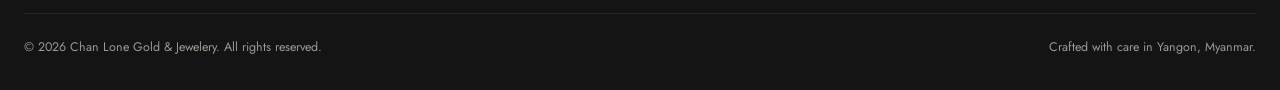
==== commit 7754efd2: "Restore English story text alongside Burmese on About page Pair each paragraph with its English orig" ====
--- a/about.html
+++ b/about.html
@@ -84,8 +84,13 @@
 
   <section class="section">
     <div class="container" style="max-width: 780px;">
-      <p lang="my" style="margin-bottom: var(--space-5);">ရန်ကုန်မြို့၊ ယုဇနပလာဇာ ပထမထပ်၊ စီ ဆဲဗင်းမှာ ဖွင့်လှစ်ထားတဲ့ ချမ်းလုံး ရွှေနဲ့ လက်ဝတ်ရတနာဆိုင်ဟာ အရည်အသွေးမြင့် ရွှေလက်ဝတ်ရတနာတွေအတွက် ယုံကြည်စိတ်ချရတဲ့ နာမည်တစ်ခုအဖြစ် ရပ်တည်လာခဲ့ပါတယ်။ မိသားစုလုပ်ငန်း ကောင်တာလေးတစ်ခုကနေ စတင်ခဲ့ပြီး အခုဆိုရင် အရည်အသွေးကောင်းတဲ့ ရွှေထည်တွေ၊ ရိုးသားသေချာတဲ့ လက်မှုပညာနဲ့ ကိုယ်တိုင်ဂရုစိုက်ပေးတဲ့ ဝန်ဆောင်မှုကို ရှာဖွေနေတဲ့ ဖောက်သည်တွေအတွက် အားကိုးရာဆိုင်တစ်ဆိုင် ဖြစ်လာပါပြီ။</p>
-      <p lang="my" style="margin-bottom: var(--space-5);">ကျွန်တော်တို့ဆိုင်က လက်စွပ်၊ ဆွဲကြိုး၊ လက်ကောက်နဲ့ နားကပ်တိုင်းမှာ မြန်မာ့ရိုးရာ ရွှေပန်းထိမ်နည်းပညာနဲ့ ဘယ်ခေတ်မဆို လှပနေမယ့် ဒီဇိုင်းတွေကို ပေါင်းစပ်ဖန်တီးထားပါတယ်။ နေ့စဉ်ဝတ်ဆင်ဖို့၊ ဘဝရဲ့ အမှတ်တရနေ့ထူးနေ့မြတ်တွေမှာ လက်ဆောင်ပေးဖို့နဲ့ မျိုးဆက်တစ်ဆက်ပြီးတစ်ဆက် အမွေအဖြစ် လက်ဆင့်ကမ်းဖို့ ရည်ရွယ်ဖန်တီးထားတဲ့ ရွှေထည်လေးတွေပါ။</p>
+      <p style="margin-bottom: var(--space-2);">Chan Lone Gold &amp; Jewelery has been a trusted name for fine gold jewelry from our shop at C7, Yuzana Plaza, 1st Floor, Yangon. What began as a small family counter has grown into a destination for customers seeking quality gold pieces, honest craftsmanship, and personal service.</p>
+      <p lang="my" style="margin-bottom: var(--space-6);">ရန်ကုန်မြို့၊ ယုဇနပလာဇာ ပထမထပ်၊ စီ ဆဲဗင်းမှာ ဖွင့်လှစ်ထားတဲ့ ချမ်းလုံး ရွှေနဲ့ လက်ဝတ်ရတနာဆိုင်ဟာ အရည်အသွေးမြင့် ရွှေလက်ဝတ်ရတနာတွေအတွက် ယုံကြည်စိတ်ချရတဲ့ နာမည်တစ်ခုအဖြစ် ရပ်တည်လာခဲ့ပါတယ်။ မိသားစုလုပ်ငန်း ကောင်တာလေးတစ်ခုကနေ စတင်ခဲ့ပြီး အခုဆိုရင် အရည်အသွေးကောင်းတဲ့ ရွှေထည်တွေ၊ ရိုးသားသေချာတဲ့ လက်မှုပညာနဲ့ ကိုယ်တိုင်ဂရုစိုက်ပေးတဲ့ ဝန်ဆောင်မှုကို ရှာဖွေနေတဲ့ ဖောက်သည်တွေအတွက် အားကိုးရာဆိုင်တစ်ဆိုင် ဖြစ်လာပါပြီ။</p>
+
+      <p style="margin-bottom: var(--space-2);">Every ring, necklace, bracelet and pair of earrings we offer reflects a blend of traditional Myanmar goldsmithing techniques and timeless design — pieces made to be worn daily, gifted for milestones, and passed down through generations.</p>
+      <p lang="my" style="margin-bottom: var(--space-6);">ကျွန်တော်တို့ဆိုင်က လက်စွပ်၊ ဆွဲကြိုး၊ လက်ကောက်နဲ့ နားကပ်တိုင်းမှာ မြန်မာ့ရိုးရာ ရွှေပန်းထိမ်နည်းပညာနဲ့ ဘယ်ခေတ်မဆို လှပနေမယ့် ဒီဇိုင်းတွေကို ပေါင်းစပ်ဖန်တီးထားပါတယ်။ နေ့စဉ်ဝတ်ဆင်ဖို့၊ ဘဝရဲ့ အမှတ်တရနေ့ထူးနေ့မြတ်တွေမှာ လက်ဆောင်ပေးဖို့နဲ့ မျိုးဆက်တစ်ဆက်ပြီးတစ်ဆက် အမွေအဖြစ် လက်ဆင့်ကမ်းဖို့ ရည်ရွယ်ဖန်တီးထားတဲ့ ရွှေထည်လေးတွေပါ။</p>
+
+      <p style="margin-bottom: var(--space-2);">We believe fine jewelry should feel personal. That's why we welcome every customer to visit us in person at Yuzana Plaza, or reach out directly through Facebook Messenger to ask about a piece, request more photos, or discuss a custom order.</p>
       <p lang="my" style="margin-bottom: var(--space-5);">အရည်အသွေးမြင့် လက်ဝတ်ရတနာဆိုတာ ကိုယ်နဲ့အထူးလိုက်ဖက်ပြီး ကိုယ်ပိုင်အဓိပ္ပာယ်ရှိသင့်တယ်လို့ ကျွန်တော်တို့ ယုံကြည်ပါတယ်။ ဒါကြောင့် ယုဇနပလာဇာက ကျွန်တော်တို့ဆိုင်ကို ကိုယ်တိုင်လာရောက်ကြည့်ရှုနိုင်သလို၊ ကြိုက်နှစ်သက်တဲ့ ရွှေထည်အကြောင်း မေးမြန်းဖို့၊ ဓာတ်ပုံတွေ ထပ်တောင်းကြည့်ဖို့ ဒါမှမဟုတ် စိတ်ကြိုက်အော်ဒါအကြောင်း ဆွေးနွေးဖို့ ဖေ့စ်ဘွတ် မက်ဆင်ဂျာကနေ တိုက်ရိုက်ဆက်သွယ်နိုင်ပါတယ်။</p>
       <div style="margin-top: var(--space-6); display:flex; gap: var(--space-4); flex-wrap: wrap;">
         <a class="btn btn--primary" href="shop.html">Explore the Collection</a>
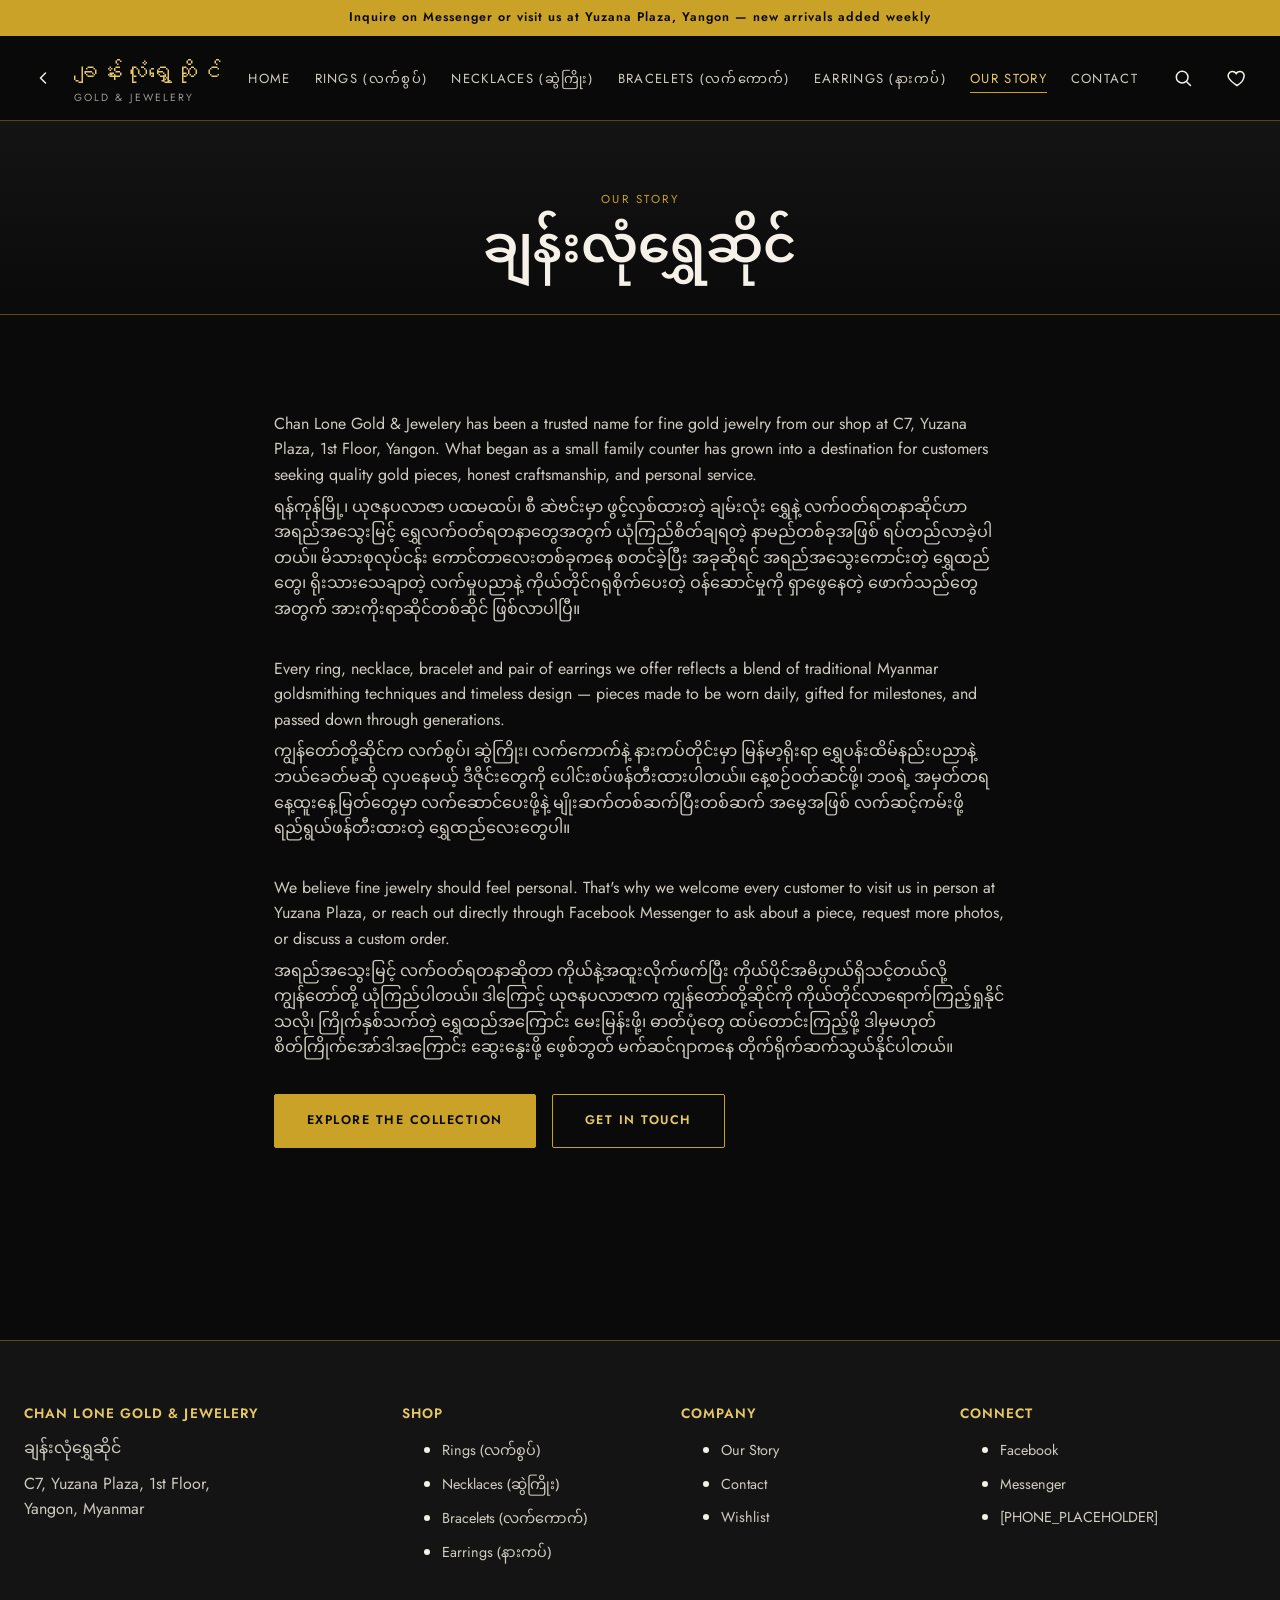
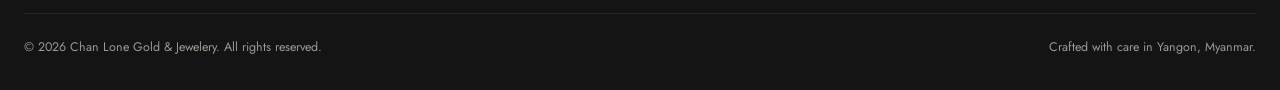
==== commit 5de5de26: "Fix invisible mobile menu icon, add a back button to every page The hamburger's SVG had no explicit " ====
--- a/about.html
+++ b/about.html
@@ -19,10 +19,15 @@
 
 <header class="site-header">
   <div class="container site-header__inner">
-    <a href="index.html" class="brand">
-      <span class="brand__name" lang="my">ချန်းလုံရွှေဆိုင်</span>
-      <span class="brand__sub">Gold &amp; Jewelery</span>
-    </a>
+    <div class="header-start">
+      <button type="button" class="icon-btn back-btn" data-back-btn aria-label="Go back">
+        <svg viewBox="0 0 24 24" fill="none" stroke="currentColor" stroke-width="1.8"><path d="M15 6l-6 6 6 6" stroke-linecap="round" stroke-linejoin="round"/></svg>
+      </button>
+      <a href="index.html" class="brand">
+        <span class="brand__name" lang="my">ချန်းလုံရွှေဆိုင်</span>
+        <span class="brand__sub">Gold &amp; Jewelery</span>
+      </a>
+    </div>
     <nav class="main-nav">
       <ul class="main-nav__list">
         <li><a href="index.html" class="main-nav__link" data-nav="home">Home</a></li>
--- a/css/layout.css
+++ b/css/layout.css
@@ -34,6 +34,12 @@
   justify-content: space-between;
   gap: var(--space-5);
   min-height: var(--header-height);
+}
+
+.header-start {
+  display: flex;
+  align-items: center;
+  gap: var(--space-3);
 }
 
 .brand {
@@ -144,6 +150,8 @@
   color: var(--color-ivory);
 }
 
+.nav-toggle svg { width: 20px; height: 20px; }
+
 /* ---- Search flyout ---- */
 .search-flyout {
   position: absolute;
@@ -314,6 +322,8 @@
   align-items: start;
 }
 
+.filter-toggle { display: none; }
+
 /* ---- Page banner ---- */
 .page-banner {
   padding: var(--space-8) 0 var(--space-6);
@@ -328,6 +338,25 @@
   .category-grid { grid-template-columns: repeat(2, 1fr); }
   .product-grid { grid-template-columns: repeat(3, 1fr); }
   .shop-layout { grid-template-columns: 1fr; }
+  .shop-layout > div { order: 1; }
+  .shop-layout > aside { order: 2; }
+
+  #filter-sidebar { display: none; margin-top: var(--space-5); }
+  #filter-sidebar.is-open { display: block; }
+
+  .filter-toggle {
+    display: flex;
+    align-items: center;
+    gap: var(--space-2);
+    background: var(--color-black-elevated);
+    border: 1px solid rgba(201,162,39,0.3);
+    border-radius: var(--radius-sm);
+    padding: var(--space-2) var(--space-4);
+    color: var(--color-ivory);
+    font-family: var(--font-display);
+    font-size: 0.9rem;
+    margin-bottom: var(--space-5);
+  }
 }
 
 @media (max-width: 780px) {
--- a/css/components.css
+++ b/css/components.css
@@ -61,6 +61,15 @@
 .product-card__media-wrap img {
   width: 100%; height: 100%; object-fit: cover;
 }
+
+.product-media-rotator { position: absolute; inset: 0; }
+.product-media-rotator img {
+  position: absolute;
+  inset: 0;
+  opacity: 0;
+  transition: opacity 0.8s ease;
+}
+.product-media-rotator img.is-active { opacity: 1; }
 
 .product-card__badges {
   position: absolute;
@@ -268,9 +277,26 @@
   grid-template-columns: 1fr 1fr;
 }
 
-.product-detail__gallery { aspect-ratio: 1/1; }
+.product-detail__gallery { position: relative; aspect-ratio: 1/1; overflow: hidden; border-radius: var(--radius-md); border: var(--border-hairline); }
+.product-detail__gallery img { width: 100%; height: 100%; object-fit: cover; }
+.product-detail__gallery:has(.product-media-rotator) { cursor: pointer; }
 .product-detail__thumbs { display: flex; gap: var(--space-2); padding: var(--space-3); }
 .product-detail__thumbs .placeholder-media { aspect-ratio: 1/1; }
+
+.product-detail__thumb {
+  width: 64px; height: 64px;
+  flex-shrink: 0;
+  padding: 0;
+  background: none;
+  border: 1px solid rgba(201,162,39,0.18);
+  border-radius: var(--radius-sm);
+  overflow: hidden;
+  cursor: pointer;
+  transition: border-color var(--transition-fast);
+}
+.product-detail__thumb img { width: 100%; height: 100%; object-fit: cover; display: block; }
+.product-detail__thumb:hover { border-color: var(--color-gold-light); }
+.product-detail__thumb.is-active { border-color: var(--color-gold); }
 
 .product-detail__info { padding: var(--space-6); display: flex; flex-direction: column; }
 .product-detail__name-burmese { color: var(--color-gray-light); font-size: 1rem; margin: var(--space-2) 0 var(--space-4); }
